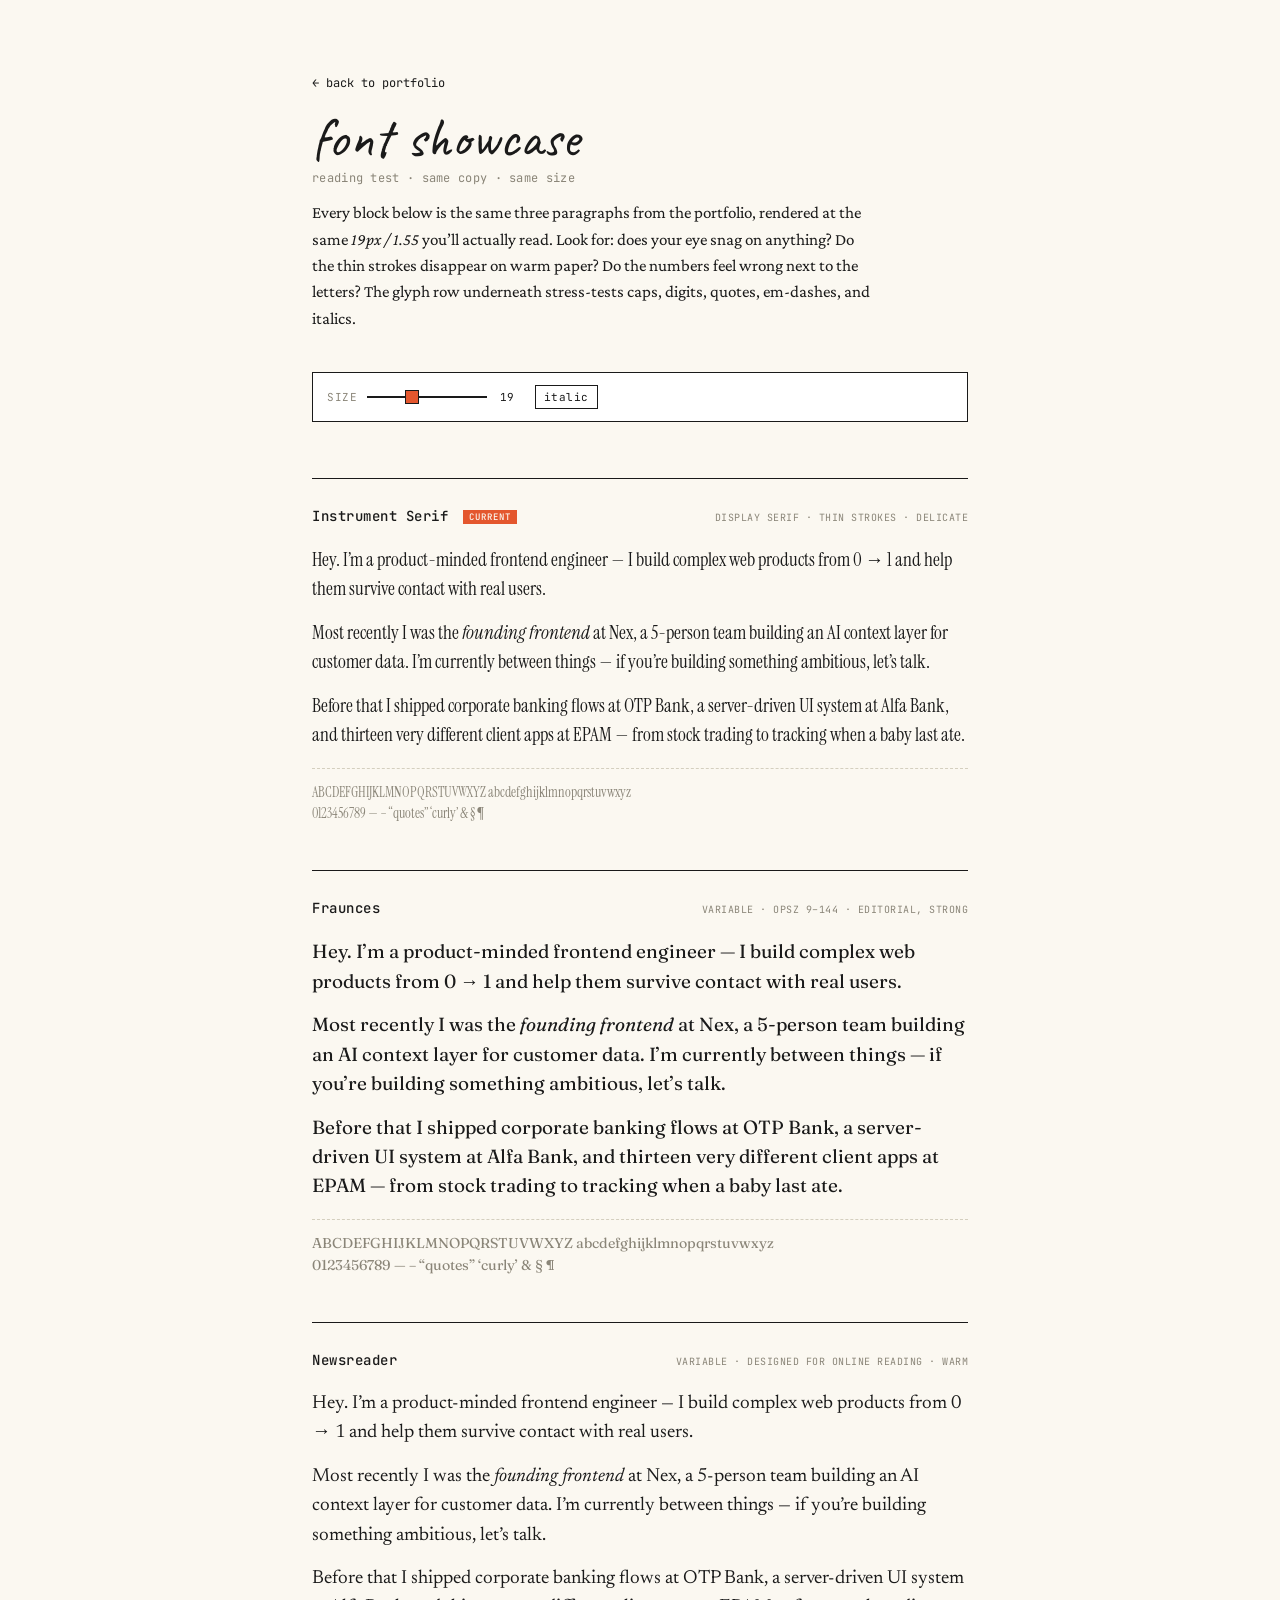
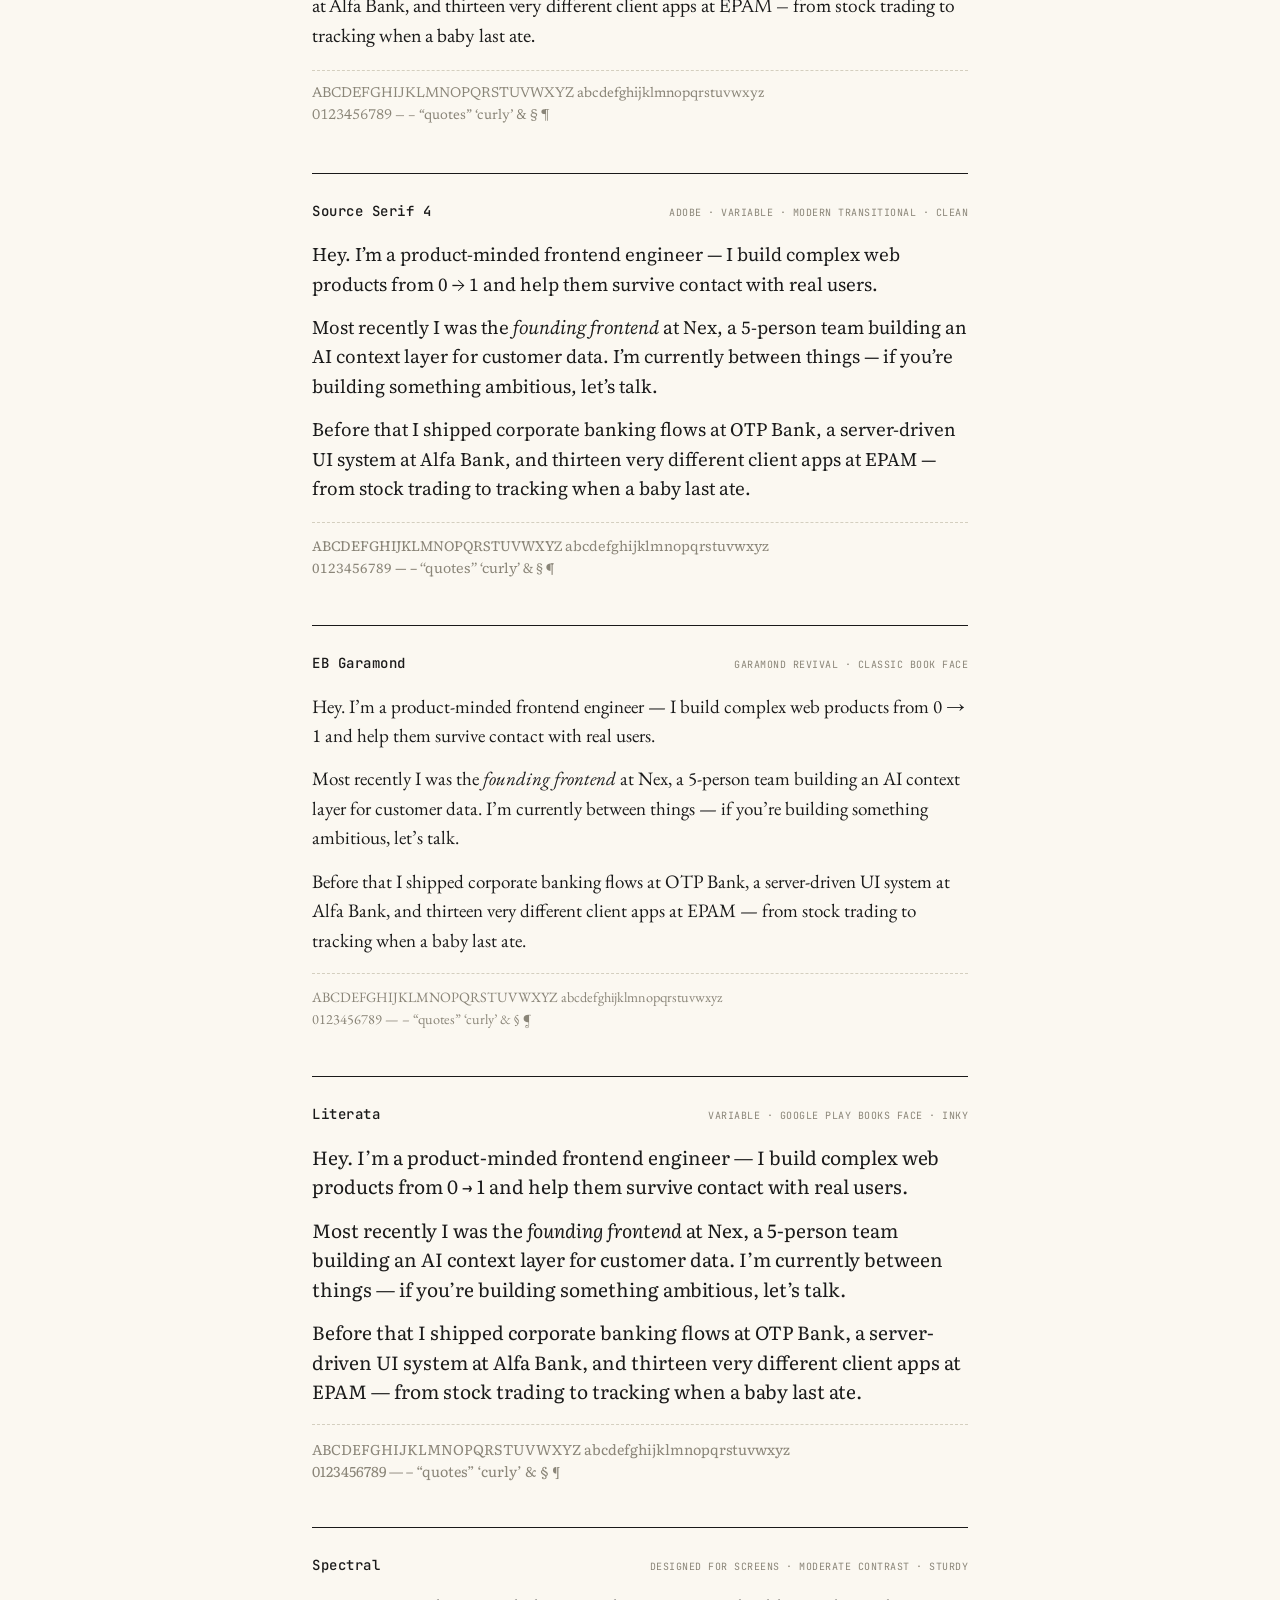
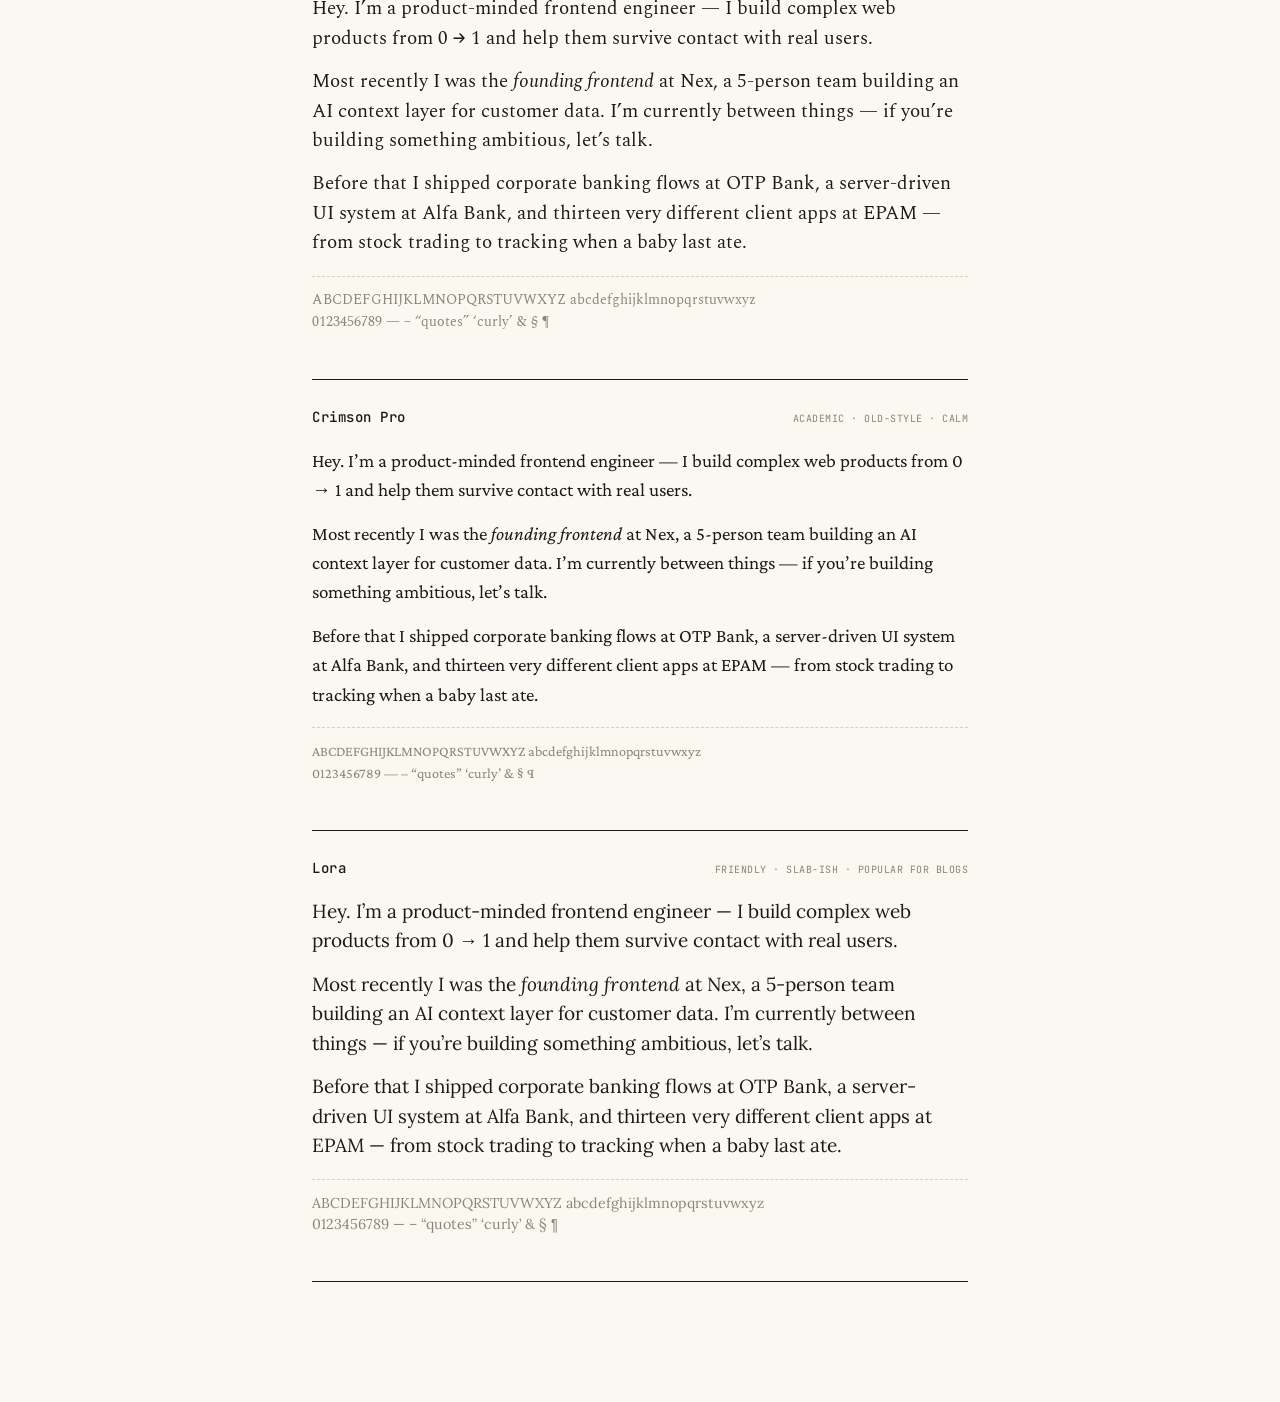
==== fonts.html @ 372bde2e "Add font showcase and theme toggle - Add a dedicated font comparison page - Wire dark-mode theme ini" ====
<!doctype html>
<html lang="en">
<head>
  <meta charset="utf-8">
  <title>font showcase — portfolio</title>
  <meta name="viewport" content="width=device-width, initial-scale=1">
  <meta name="color-scheme" content="light">

  <link rel="preconnect" href="https://fonts.googleapis.com">
  <link rel="preconnect" href="https://fonts.gstatic.com" crossorigin>
  <link href="https://fonts.googleapis.com/css2?family=Caveat:wght@400&family=Instrument+Serif:ital@0;1&family=EB+Garamond:ital,wght@0,400;1,400&family=Fraunces:ital,opsz,wght@0,9..144,400;1,9..144,400&family=Newsreader:ital,opsz,wght@0,6..72,400;1,6..72,400&family=Source+Serif+4:ital,opsz,wght@0,8..60,400;1,8..60,400&family=Literata:ital,opsz,wght@0,7..72,400;1,7..72,400&family=Spectral:ital,wght@0,400;1,400&family=Crimson+Pro:ital,wght@0,400;1,400&family=Lora:ital,wght@0,400;1,400&family=JetBrains+Mono:wght@400;500&display=swap" rel="stylesheet">

  <link rel="stylesheet" href="styles.css">

  <style>
    /* ── Page frame ────────────────────────────────────────────────── */
    .fonts-main {
      max-width: 720px;
      margin: 0 auto;
      padding: 72px 32px 120px;
    }

    .fonts-title {
      font-family: var(--font-hand);
      font-size: 56px;
      font-weight: 400;
      line-height: 0.95;
      margin: 0 0 6px;
    }

    .fonts-subtitle {
      font-family: var(--font-mono);
      font-size: 12px;
      color: var(--mute);
      letter-spacing: 0.3px;
      margin: 0 0 14px;
    }

    .fonts-guide {
      font-family: var(--font-prose);
      font-size: 17px;
      line-height: 1.55;
      color: var(--ink);
      margin: 0 0 40px;
      max-width: 56ch;
    }

    .fonts-guide em { font-style: italic; }

    .back-link {
      display: inline-block;
      font-family: var(--font-mono);
      font-size: 12px;
      color: var(--ink);
      text-decoration: none;
      margin-bottom: 20px;
    }
    .back-link:hover { color: var(--accent); }

    /* ── Controls ──────────────────────────────────────────────────── */
    .controls {
      display: flex;
      align-items: center;
      gap: 20px;
      padding: 12px 14px;
      border: 1px solid var(--ink);
      margin: 0 0 56px;
      flex-wrap: wrap;
      background: #fff;
      position: sticky;
      top: 12px;
      z-index: 10;
    }

    .control {
      display: inline-flex;
      align-items: center;
      gap: 8px;
      font-family: var(--font-mono);
      font-size: 11px;
      letter-spacing: 0.5px;
      color: var(--ink);
    }

    .control label { text-transform: uppercase; color: var(--mute); }

    .control input[type="range"] {
      -webkit-appearance: none;
      appearance: none;
      width: 120px;
      height: 2px;
      background: var(--ink);
      outline: none;
    }
    .control input[type="range"]::-webkit-slider-thumb {
      -webkit-appearance: none;
      width: 14px; height: 14px;
      background: var(--accent);
      border: 1.5px solid var(--ink);
      cursor: pointer;
    }
    .control input[type="range"]::-moz-range-thumb {
      width: 14px; height: 14px;
      background: var(--accent);
      border: 1.5px solid var(--ink);
      cursor: pointer;
    }

    .control-value {
      font-variant-numeric: tabular-nums;
      min-width: 2.5ch;
      text-align: right;
    }

    .toggle {
      font-family: var(--font-mono);
      font-size: 11px;
      padding: 4px 8px;
      border: 1px solid var(--ink);
      background: transparent;
      color: var(--ink);
      cursor: pointer;
      -webkit-appearance: none;
      appearance: none;
      letter-spacing: 0.5px;
    }
    .toggle.is-on {
      background: var(--ink);
      color: var(--paper);
    }

    /* ── Specimen block ────────────────────────────────────────────── */
    .specimen {
      border-top: 1px solid var(--ink);
      padding: 28px 0 44px;
    }
    .specimen:last-of-type { border-bottom: 1px solid var(--ink); }

    .specimen-head {
      display: flex;
      align-items: baseline;
      justify-content: space-between;
      gap: 16px;
      margin-bottom: 20px;
      flex-wrap: wrap;
    }

    .specimen-name {
      font-family: var(--font-mono);
      font-size: 14px;
      font-weight: 500;
      letter-spacing: 0.5px;
      color: var(--ink);
    }

    .specimen-meta {
      font-family: var(--font-mono);
      font-size: 10px;
      color: var(--mute);
      letter-spacing: 0.5px;
      text-transform: uppercase;
    }

    .specimen-badge {
      display: inline-block;
      font-family: var(--font-mono);
      font-size: 9px;
      padding: 1px 6px;
      background: var(--accent);
      color: var(--paper);
      letter-spacing: 1px;
      margin-left: 6px;
      vertical-align: middle;
    }

    .specimen-body {
      font-family: var(--specimen-font), Georgia, serif;
      font-size: var(--specimen-size, 19px);
      line-height: 1.55;
      color: var(--ink);
    }

    .specimen-body p { margin: 0 0 14px; }
    .specimen-body p:last-child { margin-bottom: 0; }
    .specimen-body em { font-style: italic; }

    .is-italic .specimen-body { font-style: italic; }

    .specimen-glyphs {
      margin-top: 18px;
      font-family: var(--specimen-font), Georgia, serif;
      font-size: calc(var(--specimen-size, 19px) * 0.75);
      line-height: 1.4;
      color: var(--mute);
      border-top: 1px dashed #d4cfbf;
      padding-top: 14px;
    }
    .specimen-glyphs span { display: block; margin-bottom: 2px; }

    .specimen-hand {
      margin-top: 10px;
      font-family: var(--font-hand);
      font-size: 34px;
      line-height: 1;
      color: var(--ink);
    }

    /* Hand-font specimens have a different shape */
    .specimen.is-hand .specimen-body {
      font-size: calc(var(--specimen-size, 19px) * 1.5);
      line-height: 1.25;
    }
  </style>
</head>
<body>
  <main class="fonts-main">
    <a class="back-link" href="index.html">&larr;&nbsp;back to portfolio</a>

    <h1 class="fonts-title">font showcase</h1>
    <p class="fonts-subtitle">reading test · same copy · same size</p>

    <p class="fonts-guide">
      Every block below is the same three paragraphs from the portfolio, rendered at
      the same <em>19px / 1.55</em> you&rsquo;ll actually read. Look for: does your
      eye snag on anything? Do the thin strokes disappear on warm paper? Do the
      numbers feel wrong next to the letters? The glyph row underneath stress-tests
      caps, digits, quotes, em-dashes, and italics.
    </p>

    <div class="controls">
      <span class="control">
        <label for="size">size</label>
        <input id="size" type="range" min="14" max="28" step="1" value="19">
        <span class="control-value" id="sizeValue">19</span>
      </span>
      <button class="toggle" id="italicToggle" type="button" aria-pressed="false">italic</button>
    </div>

    <!-- ── SERIF PROSE FONTS ─────────────────────────────────────────── -->

    <section class="specimen" style="--specimen-font: 'Instrument Serif'">
      <header class="specimen-head">
        <span class="specimen-name">
          Instrument Serif
          <span class="specimen-badge">CURRENT</span>
        </span>
        <span class="specimen-meta">display serif · thin strokes · delicate</span>
      </header>
      <div class="specimen-body">
        <p>Hey. I&rsquo;m a product-minded frontend engineer &mdash; I build complex web products from 0 &rarr; 1 and help them survive contact with real users.</p>
        <p>Most recently I was the <em>founding frontend</em> at Nex, a 5-person team building an AI context layer for customer data. I&rsquo;m currently between things &mdash; if you&rsquo;re building something ambitious, let&rsquo;s talk.</p>
        <p>Before that I shipped corporate banking flows at OTP Bank, a server-driven UI system at Alfa Bank, and thirteen very different client apps at EPAM &mdash; from stock trading to tracking when a baby last ate.</p>
      </div>
      <div class="specimen-glyphs">
        <span>ABCDEFGHIJKLMNOPQRSTUVWXYZ abcdefghijklmnopqrstuvwxyz</span>
        <span>0123456789 &mdash; &ndash; &ldquo;quotes&rdquo; &lsquo;curly&rsquo; &amp; &sect; &para;</span>
      </div>
    </section>

    <section class="specimen" style="--specimen-font: 'Fraunces'">
      <header class="specimen-head">
        <span class="specimen-name">Fraunces</span>
        <span class="specimen-meta">variable · opsz 9–144 · editorial, strong</span>
      </header>
      <div class="specimen-body">
        <p>Hey. I&rsquo;m a product-minded frontend engineer &mdash; I build complex web products from 0 &rarr; 1 and help them survive contact with real users.</p>
        <p>Most recently I was the <em>founding frontend</em> at Nex, a 5-person team building an AI context layer for customer data. I&rsquo;m currently between things &mdash; if you&rsquo;re building something ambitious, let&rsquo;s talk.</p>
        <p>Before that I shipped corporate banking flows at OTP Bank, a server-driven UI system at Alfa Bank, and thirteen very different client apps at EPAM &mdash; from stock trading to tracking when a baby last ate.</p>
      </div>
      <div class="specimen-glyphs">
        <span>ABCDEFGHIJKLMNOPQRSTUVWXYZ abcdefghijklmnopqrstuvwxyz</span>
        <span>0123456789 &mdash; &ndash; &ldquo;quotes&rdquo; &lsquo;curly&rsquo; &amp; &sect; &para;</span>
      </div>
    </section>

    <section class="specimen" style="--specimen-font: 'Newsreader'">
      <header class="specimen-head">
        <span class="specimen-name">Newsreader</span>
        <span class="specimen-meta">variable · designed for online reading · warm</span>
      </header>
      <div class="specimen-body">
        <p>Hey. I&rsquo;m a product-minded frontend engineer &mdash; I build complex web products from 0 &rarr; 1 and help them survive contact with real users.</p>
        <p>Most recently I was the <em>founding frontend</em> at Nex, a 5-person team building an AI context layer for customer data. I&rsquo;m currently between things &mdash; if you&rsquo;re building something ambitious, let&rsquo;s talk.</p>
        <p>Before that I shipped corporate banking flows at OTP Bank, a server-driven UI system at Alfa Bank, and thirteen very different client apps at EPAM &mdash; from stock trading to tracking when a baby last ate.</p>
      </div>
      <div class="specimen-glyphs">
        <span>ABCDEFGHIJKLMNOPQRSTUVWXYZ abcdefghijklmnopqrstuvwxyz</span>
        <span>0123456789 &mdash; &ndash; &ldquo;quotes&rdquo; &lsquo;curly&rsquo; &amp; &sect; &para;</span>
      </div>
    </section>

    <section class="specimen" style="--specimen-font: 'Source Serif 4'">
      <header class="specimen-head">
        <span class="specimen-name">Source Serif 4</span>
        <span class="specimen-meta">adobe · variable · modern transitional · clean</span>
      </header>
      <div class="specimen-body">
        <p>Hey. I&rsquo;m a product-minded frontend engineer &mdash; I build complex web products from 0 &rarr; 1 and help them survive contact with real users.</p>
        <p>Most recently I was the <em>founding frontend</em> at Nex, a 5-person team building an AI context layer for customer data. I&rsquo;m currently between things &mdash; if you&rsquo;re building something ambitious, let&rsquo;s talk.</p>
        <p>Before that I shipped corporate banking flows at OTP Bank, a server-driven UI system at Alfa Bank, and thirteen very different client apps at EPAM &mdash; from stock trading to tracking when a baby last ate.</p>
      </div>
      <div class="specimen-glyphs">
        <span>ABCDEFGHIJKLMNOPQRSTUVWXYZ abcdefghijklmnopqrstuvwxyz</span>
        <span>0123456789 &mdash; &ndash; &ldquo;quotes&rdquo; &lsquo;curly&rsquo; &amp; &sect; &para;</span>
      </div>
    </section>

    <section class="specimen" style="--specimen-font: 'EB Garamond'">
      <header class="specimen-head">
        <span class="specimen-name">EB Garamond</span>
        <span class="specimen-meta">garamond revival · classic book face</span>
      </header>
      <div class="specimen-body">
        <p>Hey. I&rsquo;m a product-minded frontend engineer &mdash; I build complex web products from 0 &rarr; 1 and help them survive contact with real users.</p>
        <p>Most recently I was the <em>founding frontend</em> at Nex, a 5-person team building an AI context layer for customer data. I&rsquo;m currently between things &mdash; if you&rsquo;re building something ambitious, let&rsquo;s talk.</p>
        <p>Before that I shipped corporate banking flows at OTP Bank, a server-driven UI system at Alfa Bank, and thirteen very different client apps at EPAM &mdash; from stock trading to tracking when a baby last ate.</p>
      </div>
      <div class="specimen-glyphs">
        <span>ABCDEFGHIJKLMNOPQRSTUVWXYZ abcdefghijklmnopqrstuvwxyz</span>
        <span>0123456789 &mdash; &ndash; &ldquo;quotes&rdquo; &lsquo;curly&rsquo; &amp; &sect; &para;</span>
      </div>
    </section>

    <section class="specimen" style="--specimen-font: 'Literata'">
      <header class="specimen-head">
        <span class="specimen-name">Literata</span>
        <span class="specimen-meta">variable · google play books face · inky</span>
      </header>
      <div class="specimen-body">
        <p>Hey. I&rsquo;m a product-minded frontend engineer &mdash; I build complex web products from 0 &rarr; 1 and help them survive contact with real users.</p>
        <p>Most recently I was the <em>founding frontend</em> at Nex, a 5-person team building an AI context layer for customer data. I&rsquo;m currently between things &mdash; if you&rsquo;re building something ambitious, let&rsquo;s talk.</p>
        <p>Before that I shipped corporate banking flows at OTP Bank, a server-driven UI system at Alfa Bank, and thirteen very different client apps at EPAM &mdash; from stock trading to tracking when a baby last ate.</p>
      </div>
      <div class="specimen-glyphs">
        <span>ABCDEFGHIJKLMNOPQRSTUVWXYZ abcdefghijklmnopqrstuvwxyz</span>
        <span>0123456789 &mdash; &ndash; &ldquo;quotes&rdquo; &lsquo;curly&rsquo; &amp; &sect; &para;</span>
      </div>
    </section>

    <section class="specimen" style="--specimen-font: 'Spectral'">
      <header class="specimen-head">
        <span class="specimen-name">Spectral</span>
        <span class="specimen-meta">designed for screens · moderate contrast · sturdy</span>
      </header>
      <div class="specimen-body">
        <p>Hey. I&rsquo;m a product-minded frontend engineer &mdash; I build complex web products from 0 &rarr; 1 and help them survive contact with real users.</p>
        <p>Most recently I was the <em>founding frontend</em> at Nex, a 5-person team building an AI context layer for customer data. I&rsquo;m currently between things &mdash; if you&rsquo;re building something ambitious, let&rsquo;s talk.</p>
        <p>Before that I shipped corporate banking flows at OTP Bank, a server-driven UI system at Alfa Bank, and thirteen very different client apps at EPAM &mdash; from stock trading to tracking when a baby last ate.</p>
      </div>
      <div class="specimen-glyphs">
        <span>ABCDEFGHIJKLMNOPQRSTUVWXYZ abcdefghijklmnopqrstuvwxyz</span>
        <span>0123456789 &mdash; &ndash; &ldquo;quotes&rdquo; &lsquo;curly&rsquo; &amp; &sect; &para;</span>
      </div>
    </section>

    <section class="specimen" style="--specimen-font: 'Crimson Pro'">
      <header class="specimen-head">
        <span class="specimen-name">Crimson Pro</span>
        <span class="specimen-meta">academic · old-style · calm</span>
      </header>
      <div class="specimen-body">
        <p>Hey. I&rsquo;m a product-minded frontend engineer &mdash; I build complex web products from 0 &rarr; 1 and help them survive contact with real users.</p>
        <p>Most recently I was the <em>founding frontend</em> at Nex, a 5-person team building an AI context layer for customer data. I&rsquo;m currently between things &mdash; if you&rsquo;re building something ambitious, let&rsquo;s talk.</p>
        <p>Before that I shipped corporate banking flows at OTP Bank, a server-driven UI system at Alfa Bank, and thirteen very different client apps at EPAM &mdash; from stock trading to tracking when a baby last ate.</p>
      </div>
      <div class="specimen-glyphs">
        <span>ABCDEFGHIJKLMNOPQRSTUVWXYZ abcdefghijklmnopqrstuvwxyz</span>
        <span>0123456789 &mdash; &ndash; &ldquo;quotes&rdquo; &lsquo;curly&rsquo; &amp; &sect; &para;</span>
      </div>
    </section>

    <section class="specimen" style="--specimen-font: 'Lora'">
      <header class="specimen-head">
        <span class="specimen-name">Lora</span>
        <span class="specimen-meta">friendly · slab-ish · popular for blogs</span>
      </header>
      <div class="specimen-body">
        <p>Hey. I&rsquo;m a product-minded frontend engineer &mdash; I build complex web products from 0 &rarr; 1 and help them survive contact with real users.</p>
        <p>Most recently I was the <em>founding frontend</em> at Nex, a 5-person team building an AI context layer for customer data. I&rsquo;m currently between things &mdash; if you&rsquo;re building something ambitious, let&rsquo;s talk.</p>
        <p>Before that I shipped corporate banking flows at OTP Bank, a server-driven UI system at Alfa Bank, and thirteen very different client apps at EPAM &mdash; from stock trading to tracking when a baby last ate.</p>
      </div>
      <div class="specimen-glyphs">
        <span>ABCDEFGHIJKLMNOPQRSTUVWXYZ abcdefghijklmnopqrstuvwxyz</span>
        <span>0123456789 &mdash; &ndash; &ldquo;quotes&rdquo; &lsquo;curly&rsquo; &amp; &sect; &para;</span>
      </div>
    </section>
  </main>

  <script>
    // Size slider — updates the CSS variable on every specimen.
    (function () {
      /** @type {HTMLInputElement | null} */
      const slider = document.querySelector("#size");
      /** @type {HTMLElement | null} */
      const readout = document.querySelector("#sizeValue");
      /** @type {HTMLButtonElement | null} */
      const italicBtn = document.querySelector("#italicToggle");
      /** @type {NodeListOf<HTMLElement>} */
      const specimens = document.querySelectorAll(".specimen");

      if (slider && readout) {
        const apply = () => {
          const px = slider.value + "px";
          readout.textContent = slider.value;
          specimens.forEach((s) => s.style.setProperty("--specimen-size", px));
        };
        slider.addEventListener("input", apply);
        apply();
      }

      if (italicBtn) {
        italicBtn.addEventListener("click", () => {
          const on = italicBtn.classList.toggle("is-on");
          italicBtn.setAttribute("aria-pressed", on ? "true" : "false");
          specimens.forEach((s) => s.classList.toggle("is-italic", on));
        });
      }
    })();
  </script>
</body>
</html>
---- styles.css ----
/* ── Tokens ──────────────────────────────────────────────────────────── */
:root {
  --ink: #1a1a1a;
  --mute: #8a8578;
  --paper: #fbf8f1;
  --accent: #e4572e;

  /* Surfaces & hairlines (used by tweaks panel, chips, dashed rules) */
  --surface: #ffffff;
  --border: #ccc;
  --border-soft: #d4cfbf;

  --font-sans: "Inter", system-ui, sans-serif;
  --font-mono: "JetBrains Mono", Menlo, monospace;
  --font-hand: "Caveat", cursive;
  --font-prose: "Crimson Pro", "EB Garamond", Georgia, serif;

  /* SVG squiggle, regenerated by JS when --accent changes */
  --squiggle-bg: url("data:image/svg+xml;utf8,<svg xmlns='http://www.w3.org/2000/svg' viewBox='0 0 20 6' preserveAspectRatio='none'><path d='M0 3 Q 2.5 0, 5 3 T 10 3 T 15 3 T 20 3' fill='none' stroke='%23e4572e' stroke-width='1.2'/></svg>");
}

/* ── Dark theme ──────────────────────────────────────────────────────── */
/* Warm charcoal / cream — reading by lamplight, not OLED blue. */
[data-theme="dark"] {
  --ink: #ede5d0;       /* warm cream — text */
  --mute: #8a8270;      /* warm mid-gray */
  --paper: #17120e;     /* very dark warm brown — bg */
  --accent: #f26a3d;    /* slightly warmer orange — pops on dark */
  --surface: #221c16;   /* lifted panel bg */
  --border: #3a3228;    /* subtle hairline */
  --border-soft: #2b251e;
}

/* Smooth palette swap after first paint (gated so it doesn't fire on load). */
html.theme-ready,
html.theme-ready body {
  transition: background-color 0.35s ease, color 0.35s ease;
}

*, *::before, *::after { box-sizing: border-box; }

html, body {
  margin: 0;
  padding: 0;
  background: var(--paper);
  color: var(--ink);
  font-family: var(--font-sans);
}

::selection { background: var(--ink); color: var(--paper); }

:focus-visible {
  outline: 2px solid var(--accent);
  outline-offset: 2px;
}

/* ── Paragraph view ─────────────────────────────────────────────────── */
.view-paragraph {
  background: var(--paper);
  min-height: 100vh;
  color: var(--ink);
  padding: 80px 32px 60px;
}

.paragraph-inner {
  max-width: 620px;
  margin: 0 auto;
}

.name {
  font-family: var(--font-hand);
  font-size: 64px;
  font-weight: 400;
  line-height: 0.95;
  margin: 0 0 4px;
  letter-spacing: 0;
}

.subtitle {
  font-family: var(--font-mono);
  font-size: 12px;
  color: var(--mute);
  letter-spacing: 0.3px;
  margin: 0 0 36px;
}

.prose {
  font-family: var(--font-prose);
  font-size: 19px;
  line-height: 1.55;
  margin: 0 0 16px;
  color: var(--ink);
}

.prose:first-of-type { margin-top: 0; }

.prose em { font-style: italic; }

/* 0 → 1 inline chip */
.arrow {
  font-family: var(--font-mono);
  font-size: 16px;
}

/* Solid underline (companies) */
.u-solid {
  border-bottom: 1.5px solid var(--ink);
  cursor: pointer;
}

/* Dotted underline (AI paragraph highlights) */
.u-dotted {
  border-bottom: 1.5px dotted var(--accent);
}

/* Wavy squiggle that spans the full wrapping phrase */
.squiggle {
  background-image: var(--squiggle-bg);
  background-repeat: repeat-x;
  background-position: left 100%;
  background-size: 10px 6px;
  padding-bottom: 6px;
}

/* ── Email link (inline, copies on click) ───────────────────────────── */
.email-pill {
  padding: 0;
  background: transparent;
  border: none;
  -webkit-appearance: none;
  appearance: none;
  font: inherit;
  color: inherit;
  line-height: inherit;
  cursor: pointer;
  position: relative;
  transition: color 0.15s;
}

.email-pill .email-text {
  border-bottom: 1.5px solid currentColor;
  transition: border-color 0.15s;
  overflow-wrap: break-word;
}

.email-pill:hover,
.email-pill:focus-visible { color: var(--accent); }

.email-icon {
  display: inline-block;
  width: 16px;
  height: 11px;
  vertical-align: -0.1em;
  margin-right: 4px;
  overflow: visible;
}

.email-icon .envelope {
  fill: none;
  stroke: currentColor;
  stroke-width: 1.2;
}

.email-icon .flap {
  fill: none;
  stroke: currentColor;
  stroke-width: 1.2;
  transform-origin: 10px 2px;
  transition: transform 0.45s cubic-bezier(0.6, 0, 0.2, 1);
}

.email-icon .letter {
  fill: var(--accent);
  transform-origin: center;
  transform: translateY(2px);
  opacity: 0;
  transition:
    transform 0.5s cubic-bezier(0.6, 0, 0.2, 1) 0.1s,
    opacity 0.3s ease 0.1s;
}

.email-pill:hover .flap,
.email-pill:focus-visible .flap {
  transform: rotateX(180deg) translateY(-1px);
}

.email-pill:hover .letter,
.email-pill:focus-visible .letter {
  transform: translateY(-6px);
  opacity: 1;
}

.email-toast {
  position: absolute;
  top: -22px;
  left: 0;
  font-family: var(--font-mono);
  font-size: 10px;
  color: var(--ink);
  background: var(--paper);
  padding: 2px 6px;
  border: 1px solid var(--ink);
  opacity: 0;
  pointer-events: none;
  transition: opacity 0.18s;
  white-space: nowrap;
  letter-spacing: 0.5px;
}

.email-pill.is-copied .email-toast {
  opacity: 1;
}

/* ── Footnote nav row ───────────────────────────────────────────────── */
.footnotes {
  margin-top: 44px;
  display: flex;
  gap: 22px;
  flex-wrap: wrap;
  font-family: var(--font-mono);
  font-size: 12px;
}

.footnotes a {
  color: var(--ink);
  text-decoration: none;
  transition: color 0.15s;
}

.footnotes a:hover,
.footnotes a:focus-visible { color: var(--accent); }

/* ── Footer (ladder loop + theme toggle) ────────────────────────────── */
.paragraph-footer {
  margin-top: 60px;
  font-family: var(--font-mono);
  font-size: 10px;
  color: var(--mute);
  display: flex;
  align-items: center;
  justify-content: space-between;
  gap: 16px;
}

.ladder {
  display: inline-block;
  height: 1.2em;
  overflow: hidden;
  vertical-align: bottom;
  position: relative;
  line-height: 1.2;
  min-width: 0;
}

.ladder-track {
  display: flex;
  flex-direction: column;
  transition: transform 0.65s cubic-bezier(0.6, 0, 0.2, 1);
}

.ladder-track.is-static { transition: none; }

.ladder-line {
  height: 1.2em;
  white-space: nowrap;
}

/* ── Theme toggle ────────────────────────────────────────────────────── */
.theme-toggle {
  display: inline-flex;
  align-items: center;
  justify-content: center;
  width: 22px;
  height: 22px;
  padding: 0;
  border: none;
  background: transparent;
  color: var(--mute);
  cursor: pointer;
  -webkit-appearance: none;
  appearance: none;
  flex-shrink: 0;
  transition: color 0.2s ease, transform 0.25s cubic-bezier(0.6, 0, 0.2, 1);
}

.theme-toggle:hover,
.theme-toggle:focus-visible {
  color: var(--accent);
  transform: rotate(15deg);
}

.theme-toggle svg {
  display: block;
  width: 14px;
  height: 14px;
}

/* Light mode: show moon (click to go dark). Dark mode: show sun. */
.theme-toggle .icon-sun { display: none; }
.theme-toggle .icon-moon { display: block; }

[data-theme="dark"] .theme-toggle .icon-sun { display: block; }
[data-theme="dark"] .theme-toggle .icon-moon { display: none; }

/* ── Tweaks panel ───────────────────────────────────────────────────── */
.tweaks-panel {
  position: fixed;
  bottom: 20px;
  right: 20px;
  width: 280px;
  background: var(--surface);
  border: 1.5px solid var(--ink);
  box-shadow: 0 10px 30px rgba(0, 0, 0, 0.13);
  font-family: var(--font-sans);
  z-index: 1000;
  padding: 16px;
}

.tweaks-panel[hidden] { display: none; }

.tweaks-header {
  font-family: var(--font-mono);
  font-size: 10px;
  letter-spacing: 2px;
  color: var(--mute);
  margin-bottom: 12px;
}

.tweaks-row {
  display: flex;
  align-items: center;
  gap: 10px;
  margin-bottom: 10px;
  font-size: 12px;
}

.tweaks-label {
  font-family: var(--font-mono);
  font-size: 10px;
  color: var(--mute);
  width: 58px;
  text-transform: uppercase;
  letter-spacing: 1px;
  flex-shrink: 0;
}

.tweaks-group {
  display: flex;
  gap: 4px;
}

.tweaks-group-wrap { flex-wrap: wrap; }

.tweaks-group[data-group="accent"] { gap: 5px; }
.tweaks-group[data-group="paper"] { gap: 5px; }

.chip {
  font-family: var(--font-mono);
  font-size: 11px;
  padding: 4px 8px;
  border: 1px solid var(--border);
  background: transparent;
  color: var(--ink);
  cursor: pointer;
  -webkit-appearance: none;
  appearance: none;
}

.chip.is-active {
  border-color: var(--ink);
  background: var(--ink);
  color: var(--paper);
}

.swatch,
.paper-swatch {
  width: 22px;
  height: 22px;
  border: 1px solid var(--border);
  background: var(--ink);
  cursor: pointer;
  padding: 0;
  -webkit-appearance: none;
  appearance: none;
}

.swatch { border-radius: 0; }

.swatch.is-active,
.paper-swatch.is-active {
  border: 2px solid var(--ink);
}

.tweaks-footer {
  font-family: var(--font-mono);
  font-size: 9px;
  color: var(--mute);
  margin-top: 8px;
}

.tweaks-footer kbd {
  font-family: var(--font-mono);
  font-size: 9px;
  padding: 1px 4px;
  border: 1px solid var(--mute);
  border-radius: 2px;
}

/* ── Responsive ─────────────────────────────────────────────────────── */
@media (max-width: 640px) {
  .view-paragraph { padding: 56px 22px 56px; }
  .name { font-size: 52px; }
  .prose { font-size: 17px; }
  .footnotes { gap: 16px; }
}

@media (max-width: 520px) {
  .email-text { word-break: break-word; }
}

/* ── Motion preferences ─────────────────────────────────────────────── */
@media (prefers-reduced-motion: reduce) {
  .ladder-track { transition: none !important; }
  .email-icon .flap,
  .email-icon .letter { transition: none !important; }
  .theme-toggle { transition: color 0.2s ease !important; }
  .theme-toggle:hover,
  .theme-toggle:focus-visible { transform: none !important; }
  html.theme-ready,
  html.theme-ready body { transition: none !important; }
}

/* ── Print ──────────────────────────────────────────────────────────── */
@media print {
  @page { margin: 0; }

  html, body {
    background: var(--paper);
    -webkit-print-color-adjust: exact;
    print-color-adjust: exact;
  }

  .tweaks-panel,
  .email-toast { display: none !important; }

  * { animation: none !important; transition: none !important; }
}
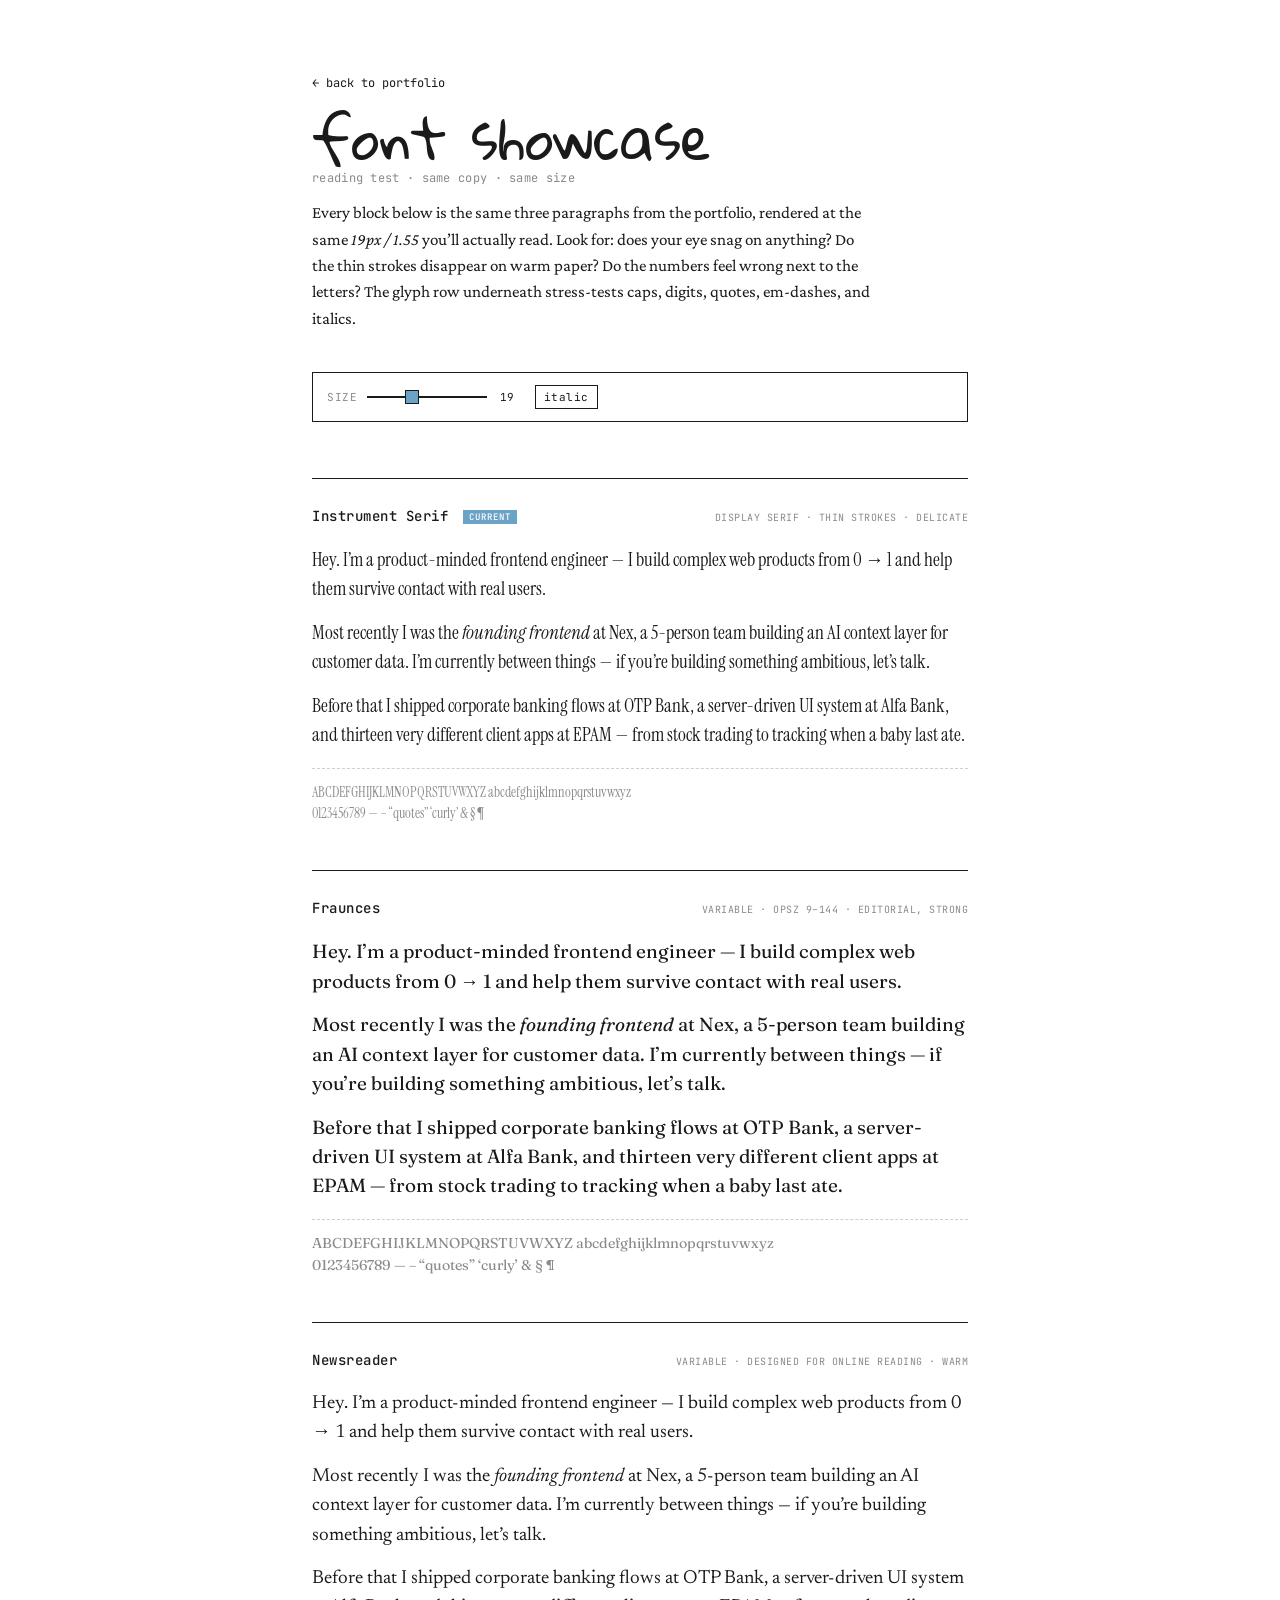
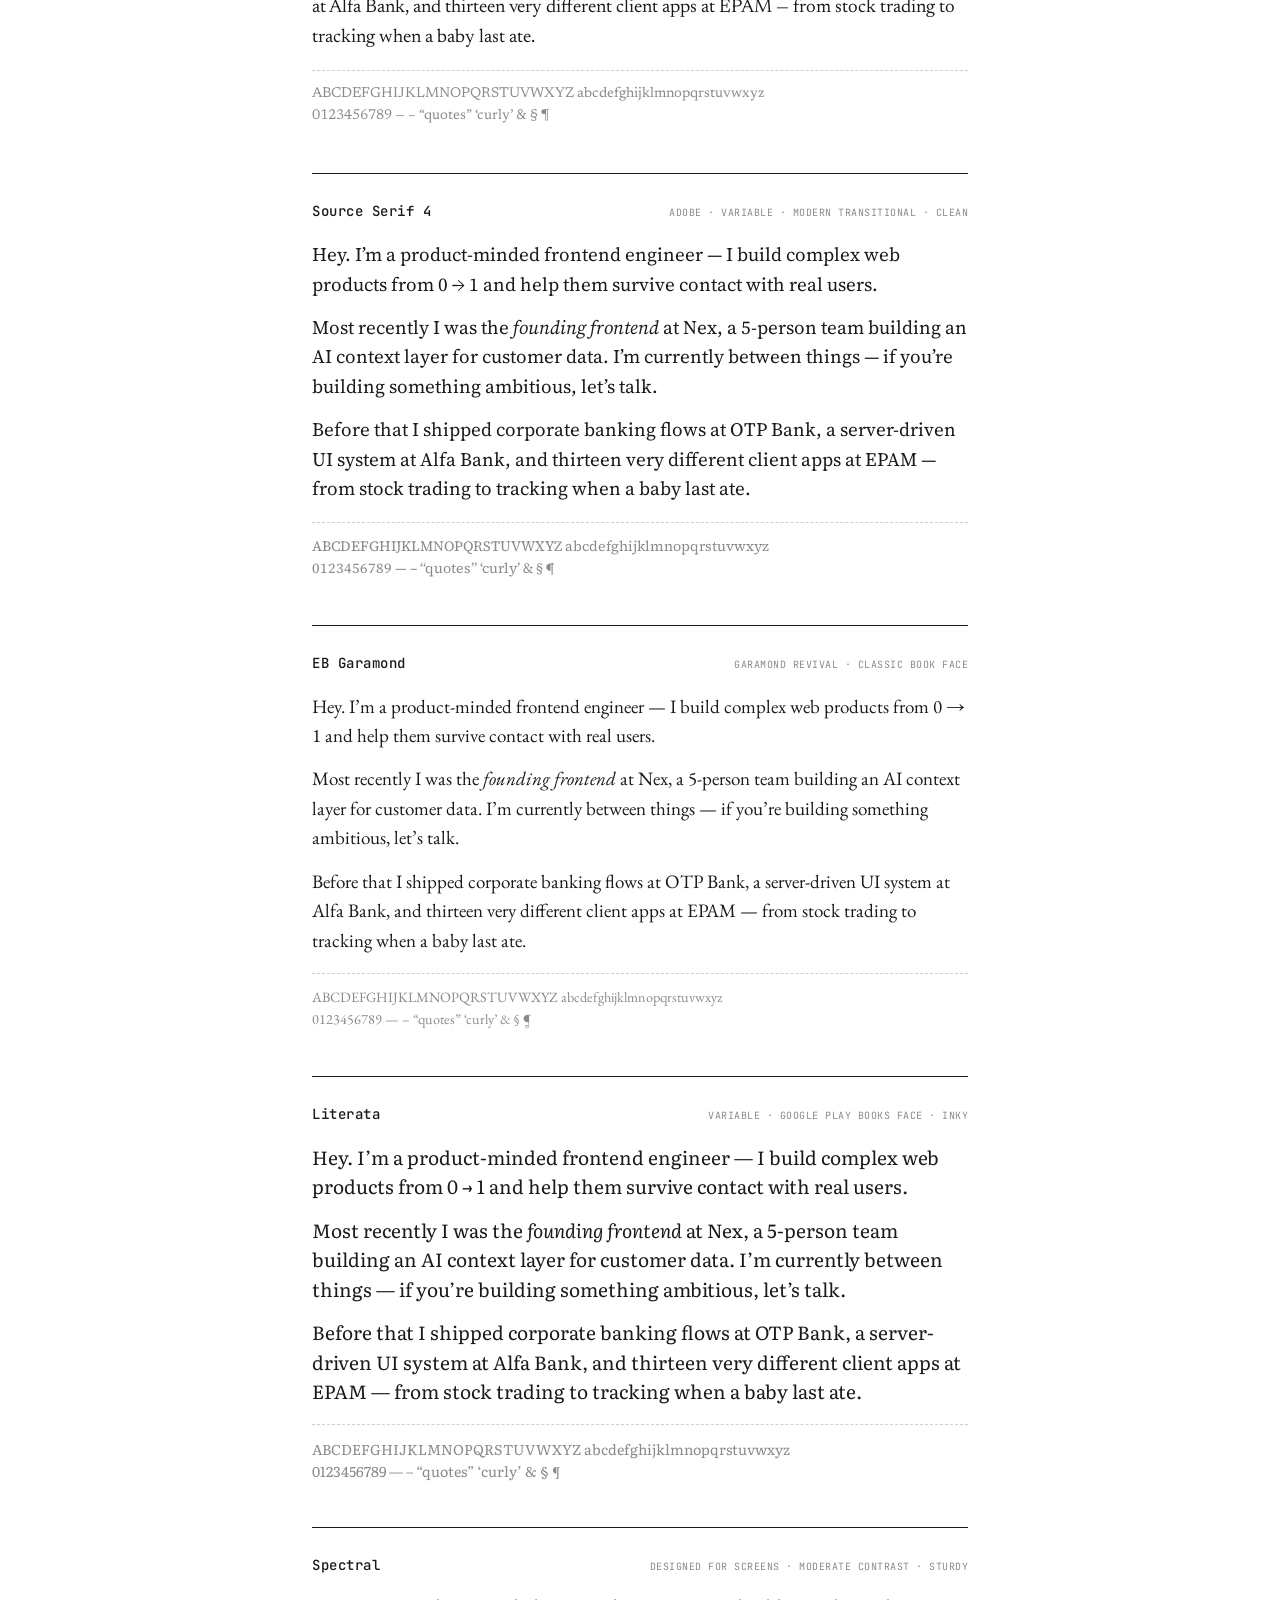
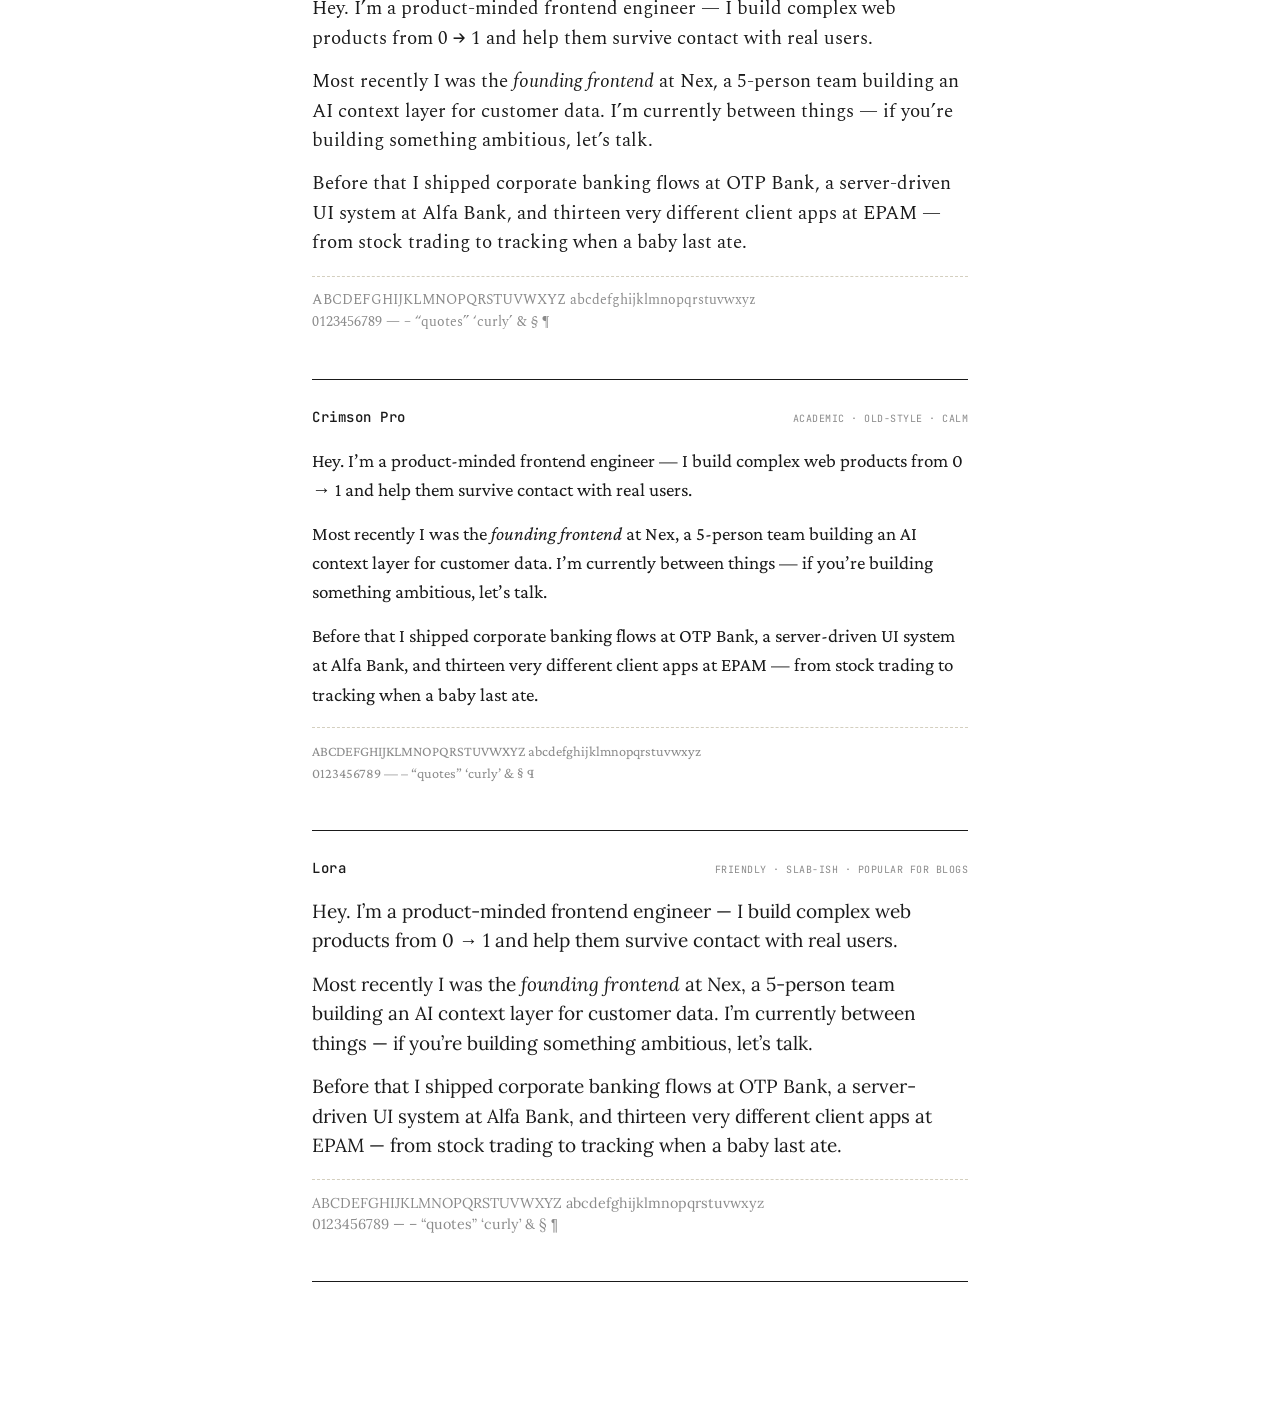
==== commit 1c159c24: "Refresh portfolio content and typography - Update name and external links in the homepage copy - Add" ====
--- a/fonts.html
+++ b/fonts.html
@@ -8,7 +8,7 @@
 
   <link rel="preconnect" href="https://fonts.googleapis.com">
   <link rel="preconnect" href="https://fonts.gstatic.com" crossorigin>
-  <link href="https://fonts.googleapis.com/css2?family=Caveat:wght@400&family=Instrument+Serif:ital@0;1&family=EB+Garamond:ital,wght@0,400;1,400&family=Fraunces:ital,opsz,wght@0,9..144,400;1,9..144,400&family=Newsreader:ital,opsz,wght@0,6..72,400;1,6..72,400&family=Source+Serif+4:ital,opsz,wght@0,8..60,400;1,8..60,400&family=Literata:ital,opsz,wght@0,7..72,400;1,7..72,400&family=Spectral:ital,wght@0,400;1,400&family=Crimson+Pro:ital,wght@0,400;1,400&family=Lora:ital,wght@0,400;1,400&family=JetBrains+Mono:wght@400;500&display=swap" rel="stylesheet">
+  <link href="https://fonts.googleapis.com/css2?family=Caveat:wght@400&family=Gloria+Hallelujah&family=Instrument+Serif:ital@0;1&family=EB+Garamond:ital,wght@0,400;1,400&family=Fraunces:ital,opsz,wght@0,9..144,400;1,9..144,400&family=Newsreader:ital,opsz,wght@0,6..72,400;1,6..72,400&family=Source+Serif+4:ital,opsz,wght@0,8..60,400;1,8..60,400&family=Literata:ital,opsz,wght@0,7..72,400;1,7..72,400&family=Spectral:ital,wght@0,400;1,400&family=Crimson+Pro:ital,wght@0,400;1,400&family=Lora:ital,wght@0,400;1,400&family=JetBrains+Mono:wght@400;500&display=swap" rel="stylesheet">
 
   <link rel="stylesheet" href="styles.css">
 
--- a/styles.css
+++ b/styles.css
@@ -1,34 +1,34 @@
 /* ── Tokens ──────────────────────────────────────────────────────────── */
 :root {
   --ink: #1a1a1a;
-  --mute: #8a8578;
-  --paper: #fbf8f1;
-  --accent: #e4572e;
+  --mute: #8a8a8a;
+  --paper: #ffffff;
+  --accent: #6ba3c7;
 
   /* Surfaces & hairlines (used by tweaks panel, chips, dashed rules) */
   --surface: #ffffff;
-  --border: #ccc;
-  --border-soft: #d4cfbf;
+  --border: #e0e0e0;
+  --border-soft: #ececec;
 
   --font-sans: "Inter", system-ui, sans-serif;
   --font-mono: "JetBrains Mono", Menlo, monospace;
-  --font-hand: "Caveat", cursive;
+  --font-hand: "Gloria Hallelujah", cursive;
   --font-prose: "Crimson Pro", "EB Garamond", Georgia, serif;
 
   /* SVG squiggle, regenerated by JS when --accent changes */
-  --squiggle-bg: url("data:image/svg+xml;utf8,<svg xmlns='http://www.w3.org/2000/svg' viewBox='0 0 20 6' preserveAspectRatio='none'><path d='M0 3 Q 2.5 0, 5 3 T 10 3 T 15 3 T 20 3' fill='none' stroke='%23e4572e' stroke-width='1.2'/></svg>");
+  --squiggle-bg: url("data:image/svg+xml;utf8,<svg xmlns='http://www.w3.org/2000/svg' viewBox='0 0 20 6' preserveAspectRatio='none'><path d='M0 3 Q 2.5 0, 5 3 T 10 3 T 15 3 T 20 3' fill='none' stroke='%236ba3c7' stroke-width='1.2'/></svg>");
 }
 
 /* ── Dark theme ──────────────────────────────────────────────────────── */
-/* Warm charcoal / cream — reading by lamplight, not OLED blue. */
+/* Cool near-black / warm cream — ice-blue accent glows against it. */
 [data-theme="dark"] {
-  --ink: #ede5d0;       /* warm cream — text */
-  --mute: #8a8270;      /* warm mid-gray */
-  --paper: #17120e;     /* very dark warm brown — bg */
-  --accent: #f26a3d;    /* slightly warmer orange — pops on dark */
-  --surface: #221c16;   /* lifted panel bg */
-  --border: #3a3228;    /* subtle hairline */
-  --border-soft: #2b251e;
+  --ink: #ece7d8;       /* warm cream — text reads softer than pure white */
+  --mute: #8a857a;      /* warm muted gray — keeps meta readable */
+  --paper: #0e1013;     /* deep cool near-black — bg */
+  --accent: #6ba3c7;    /* mid-blue — contrasts on white, still pops on dark */
+  --surface: #1a1d22;   /* cool lifted panel */
+  --border: #2a2e34;    /* cool hairline */
+  --border-soft: #20242a;
 }
 
 /* Smooth palette swap after first paint (gated so it doesn't fire on load). */
@@ -55,11 +55,23 @@
 }
 
 /* ── Paragraph view ─────────────────────────────────────────────────── */
+/* Mostly white paper with two soft accent washes — strong in the
+   top-left, quieter in the bottom-right, fading to paper through the
+   middle reading column. color-mix keeps the tint consistent if the
+   user swaps the accent from the tweaks panel. */
 .view-paragraph {
-  background: var(--paper);
   min-height: 100vh;
   color: var(--ink);
   padding: 80px 32px 60px;
+  background:
+    radial-gradient(ellipse 900px 520px at 15% -8%,
+      color-mix(in oklab, var(--accent) 40%, transparent) 0%,
+      color-mix(in oklab, var(--accent) 13%, transparent) 35%,
+      var(--paper) 70%),
+    radial-gradient(ellipse 700px 500px at 100% 100%,
+      color-mix(in oklab, var(--accent) 25%, transparent) 0%,
+      transparent 60%),
+    var(--paper);
 }
 
 .paragraph-inner {
@@ -102,10 +114,22 @@
   font-size: 16px;
 }
 
-/* Solid underline (companies) */
+/* Solid underline (companies) — matches .email-pill hover language:
+   currentColor underline + accent on hover, so the two inline link
+   patterns feel like one system. */
 .u-solid {
-  border-bottom: 1.5px solid var(--ink);
+  border-bottom: 1.5px solid currentColor;
   cursor: pointer;
+  transition: color 0.15s;
+  /* Works on both <span> and <a class="u-solid"> — the border-bottom is
+     the only underline, so kill the anchor default and inherit prose color. */
+  color: inherit;
+  text-decoration: none;
+}
+
+.u-solid:hover,
+.u-solid:focus-visible {
+  color: var(--accent);
 }
 
 /* Dotted underline (AI paragraph highlights) */
@@ -120,6 +144,49 @@
   background-position: left 100%;
   background-size: 10px 6px;
   padding-bottom: 6px;
+}
+
+/* ── Stack (tech pill chips) ────────────────────────────────────────── */
+/* Slots into the prose flow between career + AI-tools paragraphs. Tokens
+   only — recolors with the tweaks panel. A subtle border-to-accent hover
+   mirrors the .u-solid / .email-pill interaction language. */
+.stack {
+  display: flex;
+  flex-wrap: wrap;
+  gap: 8px;
+  margin: 0 0 16px;
+}
+
+.stack-pill {
+  display: inline-flex;
+  align-items: center;
+  gap: 8px;
+  padding: 6px 12px 6px 10px;
+  border: 1px solid var(--border);
+  border-radius: 999px;
+  font-family: var(--font-sans);
+  font-size: 13px;
+  line-height: 1;
+  color: var(--ink);
+  background: transparent;
+  transition: border-color 0.15s, color 0.15s;
+}
+
+.stack-pill:hover {
+  border-color: var(--ink);
+  color: var(--accent);
+}
+
+.stack-pill img {
+  width: 15px;
+  height: 15px;
+  display: block;
+}
+
+/* Near-black brand marks (Next.js, GitHub, Vercel…) disappear on the
+   near-black dark paper. Flip them so they read as cream. */
+[data-theme="dark"] .stack-pill[data-invert-dark] img {
+  filter: invert(1);
 }
 
 /* ── Email link (inline, copies on click) ───────────────────────────── */
@@ -146,48 +213,35 @@
 .email-pill:hover,
 .email-pill:focus-visible { color: var(--accent); }
 
+/* Resting: plain envelope. On hover, it gets startled —
+   quick jump with a nervous head-shake, then settles back. */
 .email-icon {
   display: inline-block;
-  width: 16px;
-  height: 11px;
-  vertical-align: -0.1em;
+  width: 18px;
+  height: 18px;
+  vertical-align: -0.3em;
   margin-right: 4px;
   overflow: visible;
-}
-
-.email-icon .envelope {
-  fill: none;
-  stroke: currentColor;
-  stroke-width: 1.2;
-}
-
-.email-icon .flap {
-  fill: none;
-  stroke: currentColor;
-  stroke-width: 1.2;
-  transform-origin: 10px 2px;
-  transition: transform 0.45s cubic-bezier(0.6, 0, 0.2, 1);
-}
-
-.email-icon .letter {
-  fill: var(--accent);
-  transform-origin: center;
-  transform: translateY(2px);
-  opacity: 0;
-  transition:
-    transform 0.5s cubic-bezier(0.6, 0, 0.2, 1) 0.1s,
-    opacity 0.3s ease 0.1s;
-}
-
-.email-pill:hover .flap,
-.email-pill:focus-visible .flap {
-  transform: rotateX(180deg) translateY(-1px);
-}
-
-.email-pill:hover .letter,
-.email-pill:focus-visible .letter {
-  transform: translateY(-6px);
-  opacity: 1;
+  transform-origin: 50% 60%;
+}
+
+.email-icon path {
+  fill: currentColor;
+}
+
+@keyframes email-startle {
+  0%   { transform: translateY(0) rotate(0deg); }
+  12%  { transform: translateY(-5px) rotate(-14deg); }
+  26%  { transform: translateY(-6px) rotate(12deg); }
+  42%  { transform: translateY(-3px) rotate(-8deg); }
+  58%  { transform: translateY(-1px) rotate(5deg); }
+  76%  { transform: translateY(0) rotate(-2deg); }
+  100% { transform: translateY(0) rotate(0deg); }
+}
+
+.email-pill:hover .email-icon,
+.email-pill:focus-visible .email-icon {
+  animation: email-startle 620ms cubic-bezier(0.3, 0.7, 0.3, 1) both;
 }
 
 .email-toast {
@@ -211,24 +265,78 @@
   opacity: 1;
 }
 
-/* ── Footnote nav row ───────────────────────────────────────────────── */
-.footnotes {
-  margin-top: 44px;
+/* ── Chips (handwritten marker links) ───────────────────────────────── */
+/* Big hand-script row — echoes the name up top. Each chip sways gently
+   at rest at its own phase; on hover it lifts and tilts at its own
+   angle with a springy overshoot. */
+.chips {
+  margin: 1.5rem 0 2rem;
   display: flex;
-  gap: 22px;
-  flex-wrap: wrap;
-  font-family: var(--font-mono);
-  font-size: 12px;
-}
-
-.footnotes a {
+  gap: 1.4em;
+  font-family: var(--font-hand);
+  font-weight: 600;
+  font-size: 1.5rem;
+  line-height: 1;
   color: var(--ink);
+  cursor: default;
+  -webkit-user-select: none;
+  user-select: none;
+}
+
+.chips a {
+  color: inherit;
   text-decoration: none;
-  transition: color 0.15s;
-}
-
-.footnotes a:hover,
-.footnotes a:focus-visible { color: var(--accent); }
+  cursor: pointer;
+  display: inline-block;
+  transform-origin: 50% 80%;
+  transition:
+    transform 180ms cubic-bezier(0.34, 1.56, 0.64, 1),
+    color 120ms ease;
+  animation: chip-sway 6s ease-in-out infinite;
+  -webkit-user-select: none;
+  user-select: none;
+}
+
+.chips a:nth-child(1) { animation-delay: 0s; }
+.chips a:nth-child(2) { animation-delay: -1.5s; }
+.chips a:nth-child(3) { animation-delay: -3s; }
+.chips a:nth-child(4) { animation-delay: -4.5s; }
+
+@keyframes chip-sway {
+  0%, 100% { transform: rotate(-0.4deg); }
+  50%      { transform: rotate(0.4deg); }
+}
+
+.chips a:hover {
+  color: var(--accent);
+  animation: none;
+}
+
+.chips a:nth-child(1):hover { transform: translateY(-2px) rotate(-2deg); }
+.chips a:nth-child(2):hover { transform: translateY(-2px) rotate(1.5deg); }
+.chips a:nth-child(3):hover { transform: translateY(-2px) rotate(-1deg); }
+.chips a:nth-child(4):hover { transform: translateY(-2px) rotate(2deg); }
+
+.chips a:active {
+  transform: translateY(0) rotate(0);
+  transition-duration: 80ms;
+}
+
+.chips a:focus-visible {
+  text-decoration: underline;
+  text-decoration-thickness: 2px;
+  text-underline-offset: 4px;
+  outline: none;
+}
+
+@media (max-width: 640px) {
+  .chips {
+    font-size: 1.25rem;
+    flex-wrap: wrap;
+    row-gap: 0.4em;
+    gap: 1em;
+  }
+}
 
 /* ── Footer (ladder loop + theme toggle) ────────────────────────────── */
 .paragraph-footer {
@@ -244,25 +352,41 @@
 
 .ladder {
   display: inline-block;
-  height: 1.2em;
-  overflow: hidden;
-  vertical-align: bottom;
-  position: relative;
   line-height: 1.2;
+  vertical-align: middle;
+  white-space: nowrap;
   min-width: 0;
 }
 
-.ladder-track {
-  display: flex;
-  flex-direction: column;
-  transition: transform 0.65s cubic-bezier(0.6, 0, 0.2, 1);
-}
-
-.ladder-track.is-static { transition: none; }
-
-.ladder-line {
-  height: 1.2em;
-  white-space: nowrap;
+.ladder-caret {
+  display: inline-block;
+  width: 0.55em;
+  height: 1em;
+  margin-left: 2px;
+  background: var(--accent);
+  vertical-align: -0.12em;
+  animation: ladder-caret-blink 1.05s linear infinite;
+}
+
+/* Just the leading "©" glyph — JetBrains Mono renders it high (up
+   near the ascender), so we pull it down to seat on the baseline
+   with the rest of the line. Scoped to this one span so no other
+   text in the footer is affected. */
+.copyright-glyph {
+  display: inline-block;
+  vertical-align: -0.2em;
+}
+
+/* While typing or erasing, keep the caret steadily on — the motion
+   itself already signals activity; a second blink reads as noise. */
+.ladder.is-busy .ladder-caret {
+  animation: none;
+  opacity: 1;
+}
+
+@keyframes ladder-caret-blink {
+  0%, 49% { opacity: 1; }
+  50%, 100% { opacity: 0; }
 }
 
 /* ── Theme toggle ────────────────────────────────────────────────────── */
@@ -406,6 +530,79 @@
   border-radius: 2px;
 }
 
+/* ── Intro animation ────────────────────────────────────────────────── */
+/* First-paint sequence, orchestrated from portfolio.js:
+     1. `.name` handwrites in (clip-path reveal, ~1.3s)
+     2. `.subtitle` types out char-by-char with a blinking caret
+     3. `.prose`, `.chips`, `.paragraph-footer` fade + rise, staggered
+   Initial hidden states are gated behind `html.js-ready` so no-JS
+   visitors still see everything. The inline script in <head> sets
+   `.js-ready` before first paint, so there's no unstyled flash. */
+
+html.js-ready .name {
+  clip-path: inset(0 100% 0 0);
+  will-change: clip-path;
+}
+
+html.js-ready .name.is-written {
+  animation: name-handwrite 1300ms cubic-bezier(0.55, 0.05, 0.25, 1) both;
+}
+
+@keyframes name-handwrite {
+  from { clip-path: inset(0 100% 0 0); }
+  to   { clip-path: inset(0 0 0 0); }
+}
+
+/* Preserve one-line height while JS clears textContent to retype. */
+html.js-ready .subtitle {
+  min-height: 1.2em;
+  opacity: 0;
+}
+
+html.js-ready .subtitle.is-typing,
+html.js-ready .subtitle.is-typed {
+  opacity: 1;
+}
+
+/* Blinking block caret that rides along with the typed text.
+   `::after` is attached to the <p>, so it sits at the end of whatever
+   textContent currently is — which grows one char per tick.
+   Shape + cadence are shared with `.ladder-caret` so both carets on the
+   page read as one thing. */
+html.js-ready .subtitle.is-typing::after {
+  content: "";
+  display: inline-block;
+  width: 0.55em;
+  height: 1em;
+  margin-left: 2px;
+  background: var(--accent);
+  vertical-align: -0.12em;
+  animation: ladder-caret-blink 1.05s linear infinite;
+}
+
+/* Prose paragraphs, chips row, and footer all share one fade-rise.
+   The stagger is applied via JS by toggling `.is-in` at the right
+   moment — simpler than per-index delays and survives reordering. */
+html.js-ready .prose,
+html.js-ready .stack,
+html.js-ready .chips,
+html.js-ready .paragraph-footer {
+  opacity: 0;
+  transform: translateY(8px);
+  transition:
+    opacity 720ms ease-out,
+    transform 720ms cubic-bezier(0.2, 0.7, 0.25, 1);
+  will-change: opacity, transform;
+}
+
+html.js-ready .prose.is-in,
+html.js-ready .stack.is-in,
+html.js-ready .chips.is-in,
+html.js-ready .paragraph-footer.is-in {
+  opacity: 1;
+  transform: translateY(0);
+}
+
 /* ── Responsive ─────────────────────────────────────────────────────── */
 @media (max-width: 640px) {
   .view-paragraph { padding: 56px 22px 56px; }
@@ -420,14 +617,39 @@
 
 /* ── Motion preferences ─────────────────────────────────────────────── */
 @media (prefers-reduced-motion: reduce) {
-  .ladder-track { transition: none !important; }
-  .email-icon .flap,
-  .email-icon .letter { transition: none !important; }
+  .ladder-caret { animation: none !important; opacity: 1; }
+  .email-icon { animation: none !important; }
   .theme-toggle { transition: color 0.2s ease !important; }
   .theme-toggle:hover,
   .theme-toggle:focus-visible { transform: none !important; }
+  /* Kill the idle sway and the per-chip rotation, keep the lift. */
+  .chips a { animation: none !important; transform: none !important; }
+  .chips a:nth-child(1):hover,
+  .chips a:nth-child(2):hover,
+  .chips a:nth-child(3):hover,
+  .chips a:nth-child(4):hover {
+    transform: translateY(-2px) !important;
+  }
   html.theme-ready,
   html.theme-ready body { transition: none !important; }
+
+  /* Intro animation: snap to final state, skip the reveal. */
+  html.js-ready .name {
+    clip-path: none !important;
+    animation: none !important;
+  }
+  html.js-ready .subtitle {
+    opacity: 1 !important;
+  }
+  html.js-ready .subtitle.is-typing::after { display: none !important; }
+  html.js-ready .prose,
+  html.js-ready .stack,
+  html.js-ready .chips,
+  html.js-ready .paragraph-footer {
+    opacity: 1 !important;
+    transform: none !important;
+    transition: none !important;
+  }
 }
 
 /* ── Print ──────────────────────────────────────────────────────────── */
